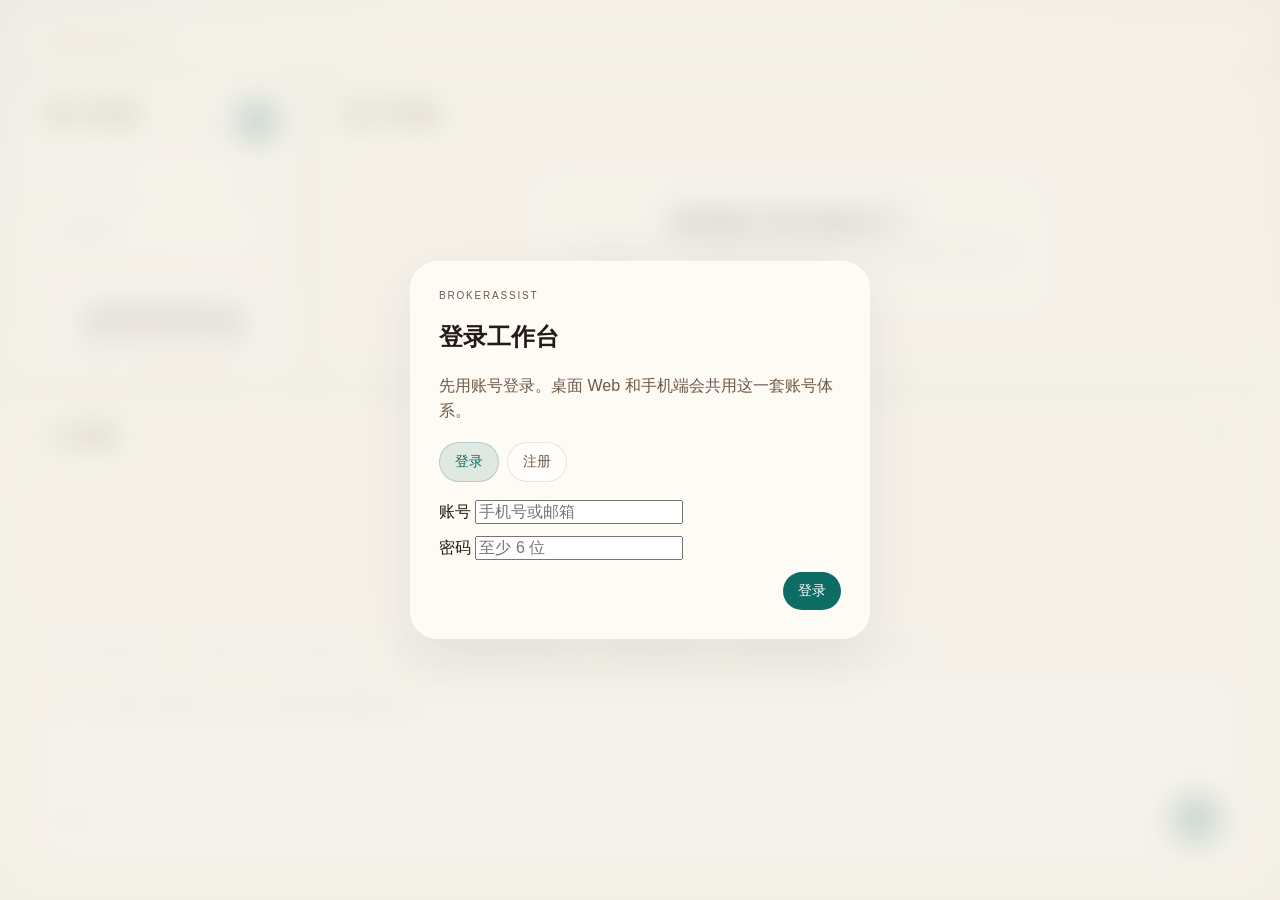
==== web/index.html @ 8df3516f "feat: 完整重构 - 安全加固、AI优化、地址结构化、Prompt抽取 主要改动： - 安全：PyJWT替换自定义JWT、argon2密码哈希、SQL注入修复 - AI重构：提取所有Prompt到" ====
<!doctype html>
<html lang="zh-CN">
  <head>
    <meta charset="UTF-8" />
    <meta name="viewport" content="width=device-width, initial-scale=1.0" />
    <title>BrokerAssist</title>
    <link rel="stylesheet" href="./styles.css" />
  </head>
  <body>
    <div class="app-shell">
      <header class="topbar">
        <div class="topbar-brand">BrokerAssist</div>
        <div class="topbar-actions">
          <div id="auth-status" class="auth-status hidden">
            <div class="auth-identity">
              <strong id="auth-user-name">未登录</strong>
              <span id="auth-user-account" class="muted compact"></span>
            </div>
            <div class="auth-actions">
              <button id="open-settings" type="button" class="icon-button" aria-label="设置">
                <svg viewBox="0 0 24 24" aria-hidden="true">
                  <path d="M19.14 12.94a7.55 7.55 0 0 0 .05-.94a7.55 7.55 0 0 0-.05-.94l2.03-1.58a.5.5 0 0 0 .12-.64l-1.92-3.32a.5.5 0 0 0-.6-.22l-2.39.96a7.13 7.13 0 0 0-1.63-.94l-.36-2.54a.5.5 0 0 0-.49-.42h-3.84a.5.5 0 0 0-.49.42l-.36 2.54c-.58.22-1.12.53-1.63.94l-2.39-.96a.5.5 0 0 0-.6.22L2.71 8.84a.5.5 0 0 0 .12.64l2.03 1.58a7.55 7.55 0 0 0-.05.94c0 .32.02.63.05.94l-2.03 1.58a.5.5 0 0 0-.12.64l1.92 3.32a.5.5 0 0 0 .6.22l2.39-.96c.5.4 1.05.72 1.63.94l.36 2.54a.5.5 0 0 0 .49.42h3.84a.5.5 0 0 0 .49-.42l.36-2.54c.58-.22 1.12-.53 1.63-.94l2.39.96a.5.5 0 0 0 .6-.22l1.92-3.32a.5.5 0 0 0-.12-.64zM12 15.5A3.5 3.5 0 1 1 12 8.5a3.5 3.5 0 0 1 0 7" />
                </svg>
              </button>
              <button id="logout-button" type="button" class="button button-ghost">退出登录</button>
            </div>
          </div>
        </div>
      </header>

      <main class="workspace">
        <aside class="panel sidebar">
          <div class="panel-header">
            <div>
              <h2>客户列表</h2>
            </div>
            <div class="toolbar">
              <button id="refresh-customers" class="icon-button icon-button-soft" type="button" title="刷新客户列表" aria-label="刷新客户列表">
                <svg viewBox="0 0 24 24" aria-hidden="true">
                  <path d="M20 5v5h-5" />
                  <path d="M20 10a8 8 0 1 0 2 5.5" />
                </svg>
              </button>
              <button id="open-create-customer" class="icon-button icon-button-brand" type="button" title="新建客户" aria-label="新建客户">
                <svg viewBox="0 0 24 24" aria-hidden="true">
                  <path d="M12 5v14" />
                  <path d="M5 12h14" />
                </svg>
              </button>
            </div>
          </div>

          <div class="sidebar-controls">
            <label class="search-field search-inline">
              <input id="customer-search" type="search" placeholder="姓名、标签" />
              <span class="search-icon" aria-hidden="true">
                <svg viewBox="0 0 24 24">
                  <path d="M10.5 4a6.5 6.5 0 1 1 0 13a6.5 6.5 0 0 1 0-13m0-2a8.5 8.5 0 1 0 5.33 15.13l4.52 4.52l1.41-1.41l-4.52-4.52A8.5 8.5 0 0 0 10.5 2" />
                </svg>
              </span>
            </label>
            <label class="sort-field sort-inline">
              <select id="customer-sort" aria-label="客户排序">
                <option value="updated_at:desc">最近更新</option>
                <option value="name:asc">姓名 A-Z</option>
                <option value="name:desc">姓名 Z-A</option>
                <option value="created_at:desc">最新创建</option>
                <option value="created_at:asc">最早创建</option>
              </select>
            </label>
          </div>

          <div id="customer-list" class="customer-list"></div>
        </aside>

        <section class="panel main-panel">
          <div class="panel-header">
            <div>
              <h2>客户详情</h2>
            </div>
          </div>

          <div id="detail-empty" class="empty-state">
            <h3>桌面版已经准备好了</h3>
            <p>从左侧选择客户后，这里会展示摘要、跟进建议、记录时间线和客户专属 AI 问答。</p>
          </div>

          <div id="detail-content" class="detail-content hidden">
            <div class="detail-section-nav" aria-label="客户详情导航">
              <button type="button" class="section-nav-chip active" data-section-nav="summary-section">客户画像</button>
              <button type="button" class="section-nav-chip" data-section-nav="advice-section">拜访建议</button>
              <button type="button" class="section-nav-chip" data-section-nav="customer-chat-section">问AI</button>
              <button type="button" class="section-nav-chip" data-section-nav="record-section">拜访记录</button>
            </div>
            <section class="hero-card">
              <div class="hero-top">
                <div class="hero-copy">
                  <div class="hero-avatar" aria-hidden="true">照片</div>
                  <div class="hero-copy-main">
                    <div class="hero-name-row">
                      <h3 id="customer-name"></h3>
                      <button id="open-edit-customer" class="icon-button icon-button-soft icon-button-small" type="button" title="编辑客户资料" aria-label="编辑客户资料">
                        <svg viewBox="0 0 24 24" aria-hidden="true">
                          <path d="M4 20h4l10-10l-4-4L4 16z" />
                          <path d="M13 7l4 4" />
                        </svg>
                      </button>
                    </div>
                    <p id="customer-meta" class="meta-line"></p>
                    <div id="customer-tags" class="tag-row"></div>
                  </div>
                </div>
              </div>
            </section>

            <section id="customer-chat-section" class="content-card">
              <div class="card-head">
                <div>
                  <p class="card-kicker">Customer Copilot</p>
                  <h3>问这个客户</h3>
                </div>
              </div>
              <form id="customer-chat-form" class="stack-form">
                <textarea
                  id="customer-chat-input"
                  rows="3"
                  placeholder="例如：这位客户目前最值得我继续追问的信息是什么？"
                ></textarea>
                <div class="form-actions">
                  <button type="submit" class="button button-secondary">提问</button>
                </div>
              </form>
              <div id="customer-chat-answer" class="prose-block muted hidden"></div>
            </section>

            <section class="grid-two">
              <article id="summary-section" class="content-card">
                <div class="card-head">
                  <div>
                    <p class="card-kicker">AI Summary</p>
                    <h3>客户画像摘要</h3>
                  </div>
                  <div class="record-actions">
                    <button id="generate-summary" class="icon-button icon-button-soft icon-button-small" type="button" title="刷新摘要" aria-label="刷新摘要">
                      <svg viewBox="0 0 24 24" aria-hidden="true">
                        <path d="M20 5v5h-5" />
                        <path d="M20 10a8 8 0 1 0 2 5.5" />
                      </svg>
                    </button>
                    <button id="copy-summary" class="icon-button icon-button-soft icon-button-small" type="button" title="复制客户画像摘要" aria-label="复制客户画像摘要">
                      <svg viewBox="0 0 24 24" aria-hidden="true">
                        <rect x="9" y="9" width="10" height="10" rx="2" ry="2" />
                        <path d="M7 15H6a2 2 0 0 1-2-2V6a2 2 0 0 1 2-2h7a2 2 0 0 1 2 2v1" />
                      </svg>
                    </button>
                    <button id="export-summary" class="icon-button icon-button-soft icon-button-small" type="button" title="分享或导出客户画像摘要" aria-label="分享或导出客户画像摘要">
                      <svg viewBox="0 0 24 24" aria-hidden="true">
                        <path d="M12 16V5" />
                        <path d="M8 9l4-4l4 4" />
                        <path d="M5 19h14" />
                      </svg>
                    </button>
                  </div>
                </div>
                <div id="summary-body" class="prose-block"></div>
              </article>

              <article id="advice-section" class="content-card accent-card">
                <div class="card-head">
                  <div>
                    <p class="card-kicker">Follow-up</p>
                    <h3>拜访建议</h3>
                  </div>
                  <div class="record-actions">
                    <button id="generate-advice" class="icon-button icon-button-soft icon-button-small" type="button" title="刷新拜访建议" aria-label="刷新拜访建议">
                      <svg viewBox="0 0 24 24" aria-hidden="true">
                        <path d="M20 5v5h-5" />
                        <path d="M20 10a8 8 0 1 0 2 5.5" />
                      </svg>
                    </button>
                    <button id="copy-advice" class="icon-button icon-button-soft icon-button-small" type="button" title="复制拜访建议" aria-label="复制拜访建议">
                      <svg viewBox="0 0 24 24" aria-hidden="true">
                        <rect x="9" y="9" width="10" height="10" rx="2" ry="2" />
                        <path d="M7 15H6a2 2 0 0 1-2-2V6a2 2 0 0 1 2-2h7a2 2 0 0 1 2 2v1" />
                      </svg>
                    </button>
                    <button id="export-advice" class="icon-button icon-button-soft icon-button-small" type="button" title="分享或导出拜访建议" aria-label="分享或导出拜访建议">
                      <svg viewBox="0 0 24 24" aria-hidden="true">
                        <path d="M12 16V5" />
                        <path d="M8 9l4-4l4 4" />
                        <path d="M5 19h14" />
                      </svg>
                    </button>
                  </div>
                </div>
                <p id="advice-updated-at" class="meta-line muted"></p>
                <div id="advice-body" class="prose-block muted">
                  点击“生成拜访建议”后，这里会显示结构化建议。
                </div>
              </article>
            </section>

            <section id="record-section" class="content-card">
              <div class="card-head">
                <div>
                  <p class="card-kicker">Timeline</p>
                  <h3>沟通记录</h3>
                </div>
                <button id="open-add-record" class="icon-button icon-button-accent icon-button-small" type="button" title="添加拜访记录" aria-label="添加拜访记录">
                  <svg viewBox="0 0 24 24" aria-hidden="true">
                    <path d="M12 5v14" />
                    <path d="M5 12h14" />
                  </svg>
                </button>
              </div>
              <div id="record-list" class="record-list"></div>
            </section>

            <button id="delete-customer" class="button button-danger customer-delete-button">删除客户</button>
          </div>
        </section>

        <aside class="panel side-panel">
          <div class="panel-header">
            <div>
              <h2>AI问答</h2>
            </div>
            <button id="clear-global-chat" class="icon-button icon-button-soft" type="button" title="清空对话" aria-label="清空对话">
              <svg viewBox="0 0 24 24" aria-hidden="true">
                <path d="M4 7h16" />
                <path d="M9 7V5h6v2" />
                <path d="M7 7l1 12h8l1-12" />
                <path d="M10 11v5" />
                <path d="M14 11v5" />
              </svg>
            </button>
          </div>

          <div id="global-chat-log" class="chat-log"></div>

          <div id="global-suggestions" class="suggestions suggestions-bottom">
            <button class="suggestion-chip" data-question="请列出当前所有客户。">请列出当前所有客户。</button>
            <button class="suggestion-chip" data-question="哪些客户已经两个月没有联系了？">哪些客户已经两个月没有联系了？</button>
            <button class="suggestion-chip" data-question="请推荐当前优先级最高的三位客户。">请推荐当前优先级最高的三位客户。</button>
            <button class="suggestion-chip" data-question="海淀区有哪些客户？">海淀区有哪些客户？</button>
            <button class="suggestion-chip" data-question="请帮我找出最近最值得约见的三位客户。">请帮我找出最近最值得约见的三位客户。</button>
          </div>

          <form id="global-chat-form" class="stack-form docked-form ai-composer">
            <div id="global-chat-attachments" class="composer-attachments hidden"></div>
            <textarea
              id="global-chat-input"
              rows="4"
              placeholder="问一个跨客户的问题，例如：海淀附近有哪些客户？"
            ></textarea>
            <div class="composer-toolbar">
              <div class="composer-left">
                <input id="global-chat-files" class="hidden-file-input" type="file" accept="image/*" />
                <button id="global-chat-file-trigger" type="button" class="composer-plus" aria-label="上传文件" title="上传文件">
                  <svg viewBox="0 0 24 24" aria-hidden="true">
                    <path d="M12 5v14" />
                    <path d="M5 12h14" />
                  </svg>
                </button>
              </div>
              <button type="submit" class="send-fab composer-send" aria-label="发送">
                <svg viewBox="0 0 24 24" aria-hidden="true">
                  <path d="M12 5l6 6h-4v8h-4v-8H6z"></path>
                </svg>
              </button>
            </div>
          </form>
        </aside>
      </main>
    </div>

    <section id="auth-screen" class="auth-screen hidden">
      <div class="auth-card">
        <div>
          <p class="eyebrow">BrokerAssist</p>
          <h2 id="auth-title">登录工作台</h2>
          <p class="muted auth-copy">先用账号登录。桌面 Web 和手机端会共用这一套账号体系。</p>
        </div>

        <div class="auth-switch">
          <button id="show-login" type="button" class="button button-ghost active">登录</button>
          <button id="show-register" type="button" class="button button-ghost">注册</button>
        </div>

        <form id="login-form" class="stack-form">
          <label>
            <span>账号</span>
            <input id="login-account" name="account" type="text" placeholder="手机号或邮箱" required />
          </label>
          <label>
            <span>密码</span>
            <input id="login-password" name="password" type="password" placeholder="至少 6 位" required />
          </label>
          <div class="form-actions">
            <button id="login-submit" type="submit" class="button button-primary">登录</button>
          </div>
        </form>

        <form id="register-form" class="stack-form hidden">
          <label>
            <span>昵称</span>
            <input id="register-name" name="name" type="text" placeholder="可选" />
          </label>
          <label>
            <span>账号</span>
            <input id="register-account" name="account" type="text" placeholder="手机号或邮箱" required />
          </label>
          <label>
            <span>密码</span>
            <input id="register-password" name="password" type="password" placeholder="至少 6 位" required />
          </label>
          <div class="form-actions">
            <button id="register-submit" type="submit" class="button button-primary">创建账号并登录</button>
          </div>
        </form>
      </div>
    </section>

    <dialog id="settings-dialog" class="dialog">
      <form id="api-config-form" class="dialog-form settings-form" method="dialog">
        <div class="dialog-head">
          <div>
            <p class="panel-kicker">Settings</p>
            <h3>设置</h3>
          </div>
          <button id="close-settings" type="button" class="button button-ghost">关闭</button>
        </div>

        <label>
          <span>API Base URL</span>
          <input
            id="api-base-url"
            type="text"
            placeholder="http://127.0.0.1:8001/api/v1"
          />
        </label>

        <div class="form-actions">
          <button type="submit" class="button button-primary">保存</button>
        </div>
      </form>
    </dialog>

    <dialog id="create-customer-dialog" class="dialog">
      <form id="create-customer-form" class="dialog-form" method="dialog">
        <div class="dialog-head">
          <div>
            <p class="panel-kicker">New Customer</p>
            <h3>新建客户</h3>
          </div>
          <button id="close-create-customer" type="button" class="button button-ghost">关闭</button>
        </div>

        <label>
          <span>姓名</span>
          <input id="create-name" name="name" type="text" required />
        </label>
        <label>
          <span>电话</span>
          <input id="create-phone" name="phone" type="text" />
        </label>
        <label>
          <span>性别</span>
          <select id="create-gender" name="gender">
            <option value="">未选择</option>
            <option value="男">男</option>
            <option value="女">女</option>
          </select>
        </label>
        <label>
          <span>地址</span>
          <input id="create-location" name="location" type="text" placeholder="如：西二旗、回龙观、望京SOHO" />
          <small class="field-hint">填写客户常用的地址或地点，系统将自动识别所属区域。</small>
        </label>
        <label>
          <span>标签</span>
          <input
            id="create-tags"
            name="tags"
            type="text"
            placeholder="支持用中文或英文逗号分隔，例如：高净值，重疾险"
          />
          <small class="field-hint">可用中文逗号“，”或英文逗号“,”输入多个标签。</small>
        </label>

        <div class="form-actions">
          <button type="submit" class="button button-primary">创建客户</button>
        </div>
      </form>
    </dialog>

    <dialog id="add-record-dialog" class="dialog">
      <form id="add-record-form" class="dialog-form" method="dialog">
        <div class="dialog-head">
          <div>
            <p class="panel-kicker">Visit Record</p>
            <h3 id="record-dialog-title">添加拜访记录</h3>
          </div>
          <button id="close-add-record" type="button" class="button button-ghost">关闭</button>
        </div>

        <label>
          <span>记录内容</span>
          <textarea
            id="add-record-content"
            name="content"
            rows="8"
            placeholder="输入这次拜访的核心内容、需求、顾虑、下一步动作等。"
            required
          ></textarea>
        </label>

        <label>
          <span>地点线索</span>
          <input
            id="add-record-location"
            name="location_raw"
            type="text"
            placeholder="例如：凯晨大厦、金融街、国贸附近咖啡厅、西二旗"
          />
          <small class="field-hint">可选。记录这次拜访最常用的位置线索，系统会在后台尝试归一化。</small>
        </label>

        <div class="image-upload-block">
          <div id="existing-record-images-wrap" class="existing-record-images-wrap hidden">
            <div class="upload-row">
              <span>已有图片</span>
            </div>
            <div id="existing-record-images" class="image-preview-list"></div>
          </div>
          <div id="record-dropzone" class="record-dropzone">
            <div class="upload-row">
              <span>图片</span>
              <button id="add-record-image-trigger" type="button" class="image-add-button" aria-label="添加图片">+</button>
            </div>
            <p class="dropzone-copy">点击 `+` 选择图片，或直接把图片拖到这里。</p>
          </div>
          <input id="add-record-images" name="images" type="file" accept="image/*" multiple class="hidden-file-input" />
          <small class="field-hint">可上传一张或多张图片，保存后会在客户详情页显示缩略图。</small>
          <div id="add-record-image-preview" class="image-preview-list"></div>
        </div>

        <div class="form-actions">
          <button id="record-submit-button" type="submit" class="button button-primary">保存记录</button>
        </div>
      </form>
    </dialog>

    <dialog id="edit-customer-dialog" class="dialog">
      <form id="edit-customer-form" class="dialog-form" method="dialog">
        <div class="dialog-head">
          <div>
            <p class="panel-kicker">Customer Profile</p>
            <h3>编辑客户信息</h3>
          </div>
          <button id="close-edit-customer" type="button" class="button button-ghost">关闭</button>
        </div>

        <label>
          <span>姓名</span>
          <input id="edit-customer-name" name="name" type="text" required />
        </label>
        <label>
          <span>电话</span>
          <input id="edit-customer-phone" name="phone" type="text" />
        </label>
        <label>
          <span>性别</span>
          <select id="edit-customer-gender" name="gender">
            <option value="">未选择</option>
            <option value="男">男</option>
            <option value="女">女</option>
          </select>
        </label>
        <label>
          <span>地址</span>
          <input id="edit-customer-location" name="location" type="text" />
        </label>
        <label>
          <span>标签</span>
          <input id="edit-customer-tags" name="tags" type="text" placeholder="支持中文或英文逗号分隔" />
          <small class="field-hint">可用中文逗号“，”或英文逗号“,”输入多个标签。</small>
        </label>

        <div class="form-actions">
          <button id="edit-customer-submit" type="submit" class="button button-primary">保存客户信息</button>
        </div>
      </form>
    </dialog>

    <dialog id="image-preview-dialog" class="dialog image-preview-dialog">
      <div class="image-preview-shell">
        <button id="close-image-preview" type="button" class="button button-ghost image-preview-close">关闭</button>
        <img id="image-preview-target" alt="图片预览" />
      </div>
    </dialog>

    <div id="toast" class="toast hidden"></div>

    <script type="module" src="./app.js"></script>
  </body>
</html>
---- web/styles.css ----
:root {
  --bg: #f3efe7;
  --panel: rgba(255, 251, 245, 0.86);
  --panel-strong: #fffdf8;
  --line: rgba(99, 78, 52, 0.14);
  --text: #241b14;
  --muted: #6d5a48;
  --brand: #0d6c63;
  --brand-soft: #d7efe8;
  --accent: #bf5d36;
  --accent-soft: #f6e2d6;
  --gold: #a67c1f;
  --shadow: 0 20px 60px rgba(56, 39, 24, 0.08);
  --radius-xl: 28px;
  --radius-lg: 20px;
  --radius-md: 14px;
  --font-sans: "Avenir Next", "PingFang SC", "Hiragino Sans GB", "Microsoft YaHei", sans-serif;
  --font-display: "Iowan Old Style", "Times New Roman", "Songti SC", serif;
}

* {
  box-sizing: border-box;
}

html,
body {
  margin: 0;
  min-height: 100%;
  background:
    radial-gradient(circle at top left, rgba(13, 108, 99, 0.16), transparent 28%),
    radial-gradient(circle at top right, rgba(191, 93, 54, 0.14), transparent 24%),
    linear-gradient(180deg, #f8f3eb 0%, var(--bg) 100%);
  color: var(--text);
  font-family: var(--font-sans);
}

body {
  padding: 22px;
}

.hidden {
  display: none !important;
}

button,
input,
select,
textarea {
  font: inherit;
}

.app-shell {
  height: calc(100vh - 44px);
  display: grid;
  grid-template-rows: auto 1fr;
  gap: 12px;
}

.topbar,
.panel,
.dialog-form {
  backdrop-filter: blur(18px);
  background: var(--panel);
  border: 1px solid rgba(255, 255, 255, 0.55);
  box-shadow: var(--shadow);
}

.topbar {
  border-radius: var(--radius-xl);
  padding: 12px 18px;
  display: flex;
  justify-content: space-between;
  align-items: center;
  gap: 16px;
}

.topbar h1,
.panel-header h2,
.card-head h3,
.dialog-head h3,
#customer-name,
.empty-state h3 {
  margin: 0;
  font-family: var(--font-display);
  letter-spacing: -0.02em;
}

.topbar-actions {
  display: flex;
  align-items: center;
  gap: 14px;
  flex-wrap: wrap;
  justify-content: flex-end;
  min-width: 0;
}

.topbar-brand {
  font-size: 14px;
  font-weight: 600;
  letter-spacing: 0.14em;
  text-transform: uppercase;
  color: var(--muted);
  white-space: nowrap;
}

.auth-status {
  min-width: 260px;
  max-width: 100%;
  display: flex;
  align-items: center;
  justify-content: space-between;
  gap: 12px;
  padding: 4px 0;
}

.compact {
  font-size: 11px;
}

.auth-identity {
  display: flex;
  align-items: baseline;
  gap: 10px;
  min-width: 0;
  flex-wrap: nowrap;
}

.auth-identity strong,
.auth-identity span {
  white-space: nowrap;
}

.eyebrow,
.panel-kicker,
.card-kicker {
  margin: 0 0 6px;
  text-transform: uppercase;
  letter-spacing: 0.18em;
  font-size: 10px;
  color: var(--muted);
}

.api-config {
  display: flex;
  align-items: end;
  gap: 10px;
  flex-wrap: nowrap;
  min-width: 0;
}

.settings-form {
  width: min(420px, calc(100vw - 32px));
}

.auth-actions {
  display: flex;
  align-items: center;
  gap: 10px;
}

.icon-button {
  width: auto;
  height: auto;
  min-width: 28px;
  min-height: 28px;
  display: inline-flex;
  align-items: center;
  justify-content: center;
  padding: 0;
  border: none;
  border-radius: 0;
  background: transparent;
  color: var(--muted);
  cursor: pointer;
}

.icon-button svg {
  width: 20px;
  height: 20px;
  fill: none;
  stroke: currentColor;
  stroke-width: 1.8;
  stroke-linecap: round;
  stroke-linejoin: round;
}

.icon-button-soft {
  background: transparent;
}

.icon-button-accent {
  color: var(--accent);
  background: transparent;
}

.icon-button-brand {
  width: 44px;
  height: 44px;
  padding: 0;
  border-radius: 999px;
  background: var(--brand);
  color: white;
}

.icon-button-small {
  min-width: 24px;
  min-height: 24px;
}

.icon-button-small svg {
  width: 18px;
  height: 18px;
}

.api-config label,
.search-field,
.sort-field,
.dialog-form label {
  display: grid;
  gap: 8px;
  color: var(--muted);
  font-size: 12px;
}

.field-hint {
  color: var(--muted);
  font-size: 11px;
  line-height: 1.5;
}

.image-upload-block {
  display: grid;
  gap: 10px;
}

.record-dropzone {
  display: grid;
  gap: 10px;
  padding: 14px;
  border-radius: 16px;
  border: 1px dashed rgba(13, 108, 99, 0.24);
  background: rgba(13, 108, 99, 0.05);
  transition: background 160ms ease, border-color 160ms ease, transform 160ms ease;
}

.record-dropzone.dragging {
  background: rgba(13, 108, 99, 0.12);
  border-color: rgba(13, 108, 99, 0.46);
  transform: translateY(-1px);
}

.upload-row {
  display: flex;
  justify-content: space-between;
  align-items: center;
  color: var(--muted);
  font-size: 12px;
}

.dropzone-copy {
  margin: 0;
  color: var(--muted);
  font-size: 11px;
  line-height: 1.6;
}

.image-add-button {
  width: 36px;
  height: 36px;
  border-radius: 999px;
  border: 1px solid rgba(13, 108, 99, 0.18);
  background: rgba(13, 108, 99, 0.1);
  color: var(--brand);
  font-size: 24px;
  line-height: 1;
  cursor: pointer;
}

.hidden-file-input {
  display: none;
}

.image-preview-list,
.record-image-list {
  display: flex;
  flex-wrap: wrap;
  gap: 10px;
}

.record-image-list {
  flex-direction: column;
  gap: 14px;
}

.record-image-card {
  width: 100%;
  max-width: 100%;
  display: grid;
  grid-template-columns: 88px minmax(0, 1fr);
  gap: 12px;
  align-items: start;
}

.image-preview-item,
.record-image-link {
  width: 88px;
  height: 88px;
  border-radius: 14px;
  overflow: hidden;
  border: 1px solid var(--line);
  background: rgba(255, 255, 255, 0.74);
}

.image-preview-item img,
.record-image-link img {
  width: 100%;
  height: 100%;
  object-fit: cover;
  display: block;
}

.image-preview-item {
  position: relative;
}

.record-image-link {
  display: inline-block;
}

.record-image-button {
  width: 88px;
  height: 88px;
  padding: 0;
  border: 1px solid var(--line);
  border-radius: 14px;
  overflow: hidden;
  background: rgba(255, 255, 255, 0.74);
}

.record-image-analyze {
  padding: 6px 10px;
  font-size: 10px;
  white-space: nowrap;
}

.record-image-analysis {
  padding: 8px 10px;
  border: 1px solid rgba(13, 108, 99, 0.1);
  border-radius: 12px;
  background: rgba(13, 108, 99, 0.06);
  color: var(--muted);
  font-size: 11px;
  line-height: 1.6;
  min-width: 0;
  max-width: 100%;
}

.record-image-button img {
  width: 100%;
  height: 100%;
  object-fit: cover;
  display: block;
}

.record-image-content {
  min-width: 0;
  display: grid;
  gap: 8px;
}

.record-image-actions {
  display: flex;
  align-items: flex-start;
  justify-content: space-between;
  gap: 10px;
  min-width: 0;
}

.record-image-modes {
  min-width: 0;
  flex: 1 1 auto;
  display: flex;
  flex-wrap: wrap;
  gap: 8px 10px;
}

.record-image-mode {
  display: inline-flex;
  align-items: center;
  gap: 6px;
  color: var(--muted);
  font-size: 11px;
  line-height: 1.4;
  white-space: nowrap;
}

.record-image-mode input {
  margin: 0;
}

.record-image-analysis-label {
  margin-bottom: 4px;
  color: var(--brand);
  font-size: 10px;
  letter-spacing: 0.08em;
  text-transform: uppercase;
}

.record-image-analysis-body {
  overflow-wrap: anywhere;
}

.record-image-analysis-body p {
  margin: 0 0 10px;
}

.record-image-analysis-body p:last-child {
  margin-bottom: 0;
}

.rich-table-wrap {
  max-width: 100%;
  overflow-x: auto;
  overflow-y: hidden;
  margin: 6px 0;
  border-radius: 10px;
  border: 1px solid rgba(13, 108, 99, 0.1);
  background: rgba(255, 255, 255, 0.7);
  -webkit-overflow-scrolling: touch;
}

.rich-table {
  width: max-content;
  min-width: 100%;
  border-collapse: collapse;
  table-layout: auto;
}

.rich-table th,
.rich-table td {
  padding: 8px 10px;
  text-align: left;
  vertical-align: top;
  border-bottom: 1px solid rgba(13, 108, 99, 0.08);
  color: var(--muted);
  font-size: 11px;
  line-height: 1.5;
  white-space: nowrap;
}

.rich-table th {
  color: var(--text);
  background: rgba(13, 108, 99, 0.06);
  font-weight: 600;
}

.rich-table tr:last-child td {
  border-bottom: none;
}

.api-config input,
.search-field input,
.sort-field select,
.dialog-form input,
textarea {
  width: 100%;
  border: 1px solid var(--line);
  background: rgba(255, 255, 255, 0.72);
  border-radius: 12px;
  padding: 12px 14px;
  color: var(--text);
  outline: none;
}

.api-config input {
  min-width: 320px;
  max-width: 100%;
}

.workspace {
  min-height: 0;
  height: 100%;
  display: grid;
  grid-template-columns: 352px minmax(620px, 1fr) 390px;
  gap: 18px;
  overflow: hidden;
}

.auth-screen {
  position: fixed;
  inset: 0;
  z-index: 40;
  display: grid;
  place-items: center;
  padding: 24px;
  background: rgba(243, 239, 231, 0.82);
  backdrop-filter: blur(14px);
}

.auth-card {
  width: min(460px, 100%);
  display: grid;
  gap: 18px;
  padding: 28px;
  border-radius: 28px;
  border: 1px solid rgba(255, 255, 255, 0.72);
  background: rgba(255, 251, 245, 0.95);
  box-shadow: var(--shadow);
}

.auth-copy {
  margin: 8px 0 0;
  line-height: 1.6;
}

.auth-switch {
  display: flex;
  gap: 8px;
}

.auth-switch .button.active {
  background: rgba(13, 108, 99, 0.12);
  border-color: rgba(13, 108, 99, 0.22);
  color: var(--brand);
}

.panel {
  border-radius: var(--radius-xl);
  padding: 22px;
  min-height: 0;
  height: 100%;
  overflow: hidden;
  display: flex;
  flex-direction: column;
}

.panel-header,
.card-head,
.dialog-head,
.toolbar,
.form-actions,
.hero-card,
.tag-row,
.sidebar-controls,
.suggestions {
  display: flex;
  gap: 12px;
}

.panel-header,
.card-head,
.dialog-head,
.hero-card {
  justify-content: space-between;
  align-items: start;
  min-width: 0;
}

.toolbar {
  flex-wrap: wrap;
  justify-content: end;
  min-width: 0;
  gap: 14px;
}

.sidebar-controls {
  margin: 14px 0 18px;
  flex-direction: column;
}

.search-inline {
  position: relative;
}

.search-inline input {
  padding-right: 42px;
}

.search-icon {
  position: absolute;
  right: 14px;
  top: 50%;
  transform: translateY(-50%);
  display: inline-flex;
  align-items: center;
  justify-content: center;
  width: 18px;
  height: 18px;
  color: var(--muted);
  pointer-events: none;
}

.search-icon svg {
  width: 18px;
  height: 18px;
  fill: currentColor;
}

.customer-list,
.record-list,
.chat-log {
  min-height: 0;
  overflow: auto;
  display: flex;
  flex-direction: column;
  gap: 10px;
}

.customer-list {
  padding-top: 2px;
}

.customer-item,
.record-item,
.chat-message,
.content-card,
.hero-card,
.empty-state {
  border: 1px solid var(--line);
  background: rgba(255, 255, 255, 0.58);
  border-radius: var(--radius-lg);
}

.customer-item {
  padding: 16px;
  cursor: pointer;
  transition: transform 160ms ease, border-color 160ms ease, background 160ms ease;
}

.customer-item:hover,
.customer-item.active {
  transform: translateY(-1px);
  border-color: rgba(13, 108, 99, 0.4);
  background: rgba(255, 255, 255, 0.9);
}

.customer-item h3,
.record-item h4 {
  margin: 0 0 6px;
  font-size: 15px;
}

.customer-item p,
.record-item p,
.meta-line,
.empty-state p,
.prose-block,
.chat-message p {
  margin: 0;
  color: var(--muted);
  white-space: pre-wrap;
  line-height: 1.65;
  font-size: 13px;
}

.detail-content {
  display: flex;
  flex-direction: column;
  gap: 18px;
  min-height: 0;
  overflow: auto;
}

.detail-section-nav {
  display: flex;
  flex-wrap: wrap;
  justify-content: flex-end;
  gap: 8px;
  margin-top: 4px;
  padding-right: 2px;
}

.hero-card {
  margin-top: 8px;
  padding: 24px;
  display: grid;
  gap: 16px;
  background:
    linear-gradient(135deg, rgba(13, 108, 99, 0.12), rgba(255, 255, 255, 0.72)),
    rgba(255, 255, 255, 0.72);
}

.hero-top {
  display: flex;
  justify-content: space-between;
  align-items: flex-start;
  gap: 20px;
}

.hero-copy {
  display: flex;
  align-items: flex-start;
  gap: 24px;
  min-width: 0;
  flex: 1 1 auto;
}

.hero-copy-main {
  min-width: 0;
  display: flex;
  flex-direction: column;
  gap: 12px;
}

.hero-name-row {
  display: flex;
  align-items: center;
  gap: 10px;
  min-width: 0;
}

.hero-avatar {
  width: 104px;
  height: 132px;
  flex: 0 0 104px;
  border-radius: 22px;
  border: 1px dashed rgba(99, 78, 52, 0.24);
  background: rgba(255, 255, 255, 0.5);
  color: var(--muted);
  font-size: 13px;
  display: flex;
  align-items: center;
  justify-content: center;
}

.hero-copy h3 {
  margin-top: 0;
  font-size: 28px;
  word-break: break-word;
}

.grid-two {
  display: grid;
  grid-template-columns: 1fr;
  gap: 18px;
}

.content-card {
  padding: 20px;
}

.accent-card {
  background:
    linear-gradient(180deg, rgba(246, 226, 214, 0.66), rgba(255, 255, 255, 0.75)),
    rgba(255, 255, 255, 0.75);
}

.customer-delete-button {
  align-self: flex-start;
  margin-top: -2px;
}

.tag-row {
  flex-wrap: wrap;
  gap: 8px;
  margin-top: 2px;
}

.section-nav-chip {
  border: 1px solid rgba(109, 90, 72, 0.12);
  border-radius: 12px;
  padding: 8px 12px;
  background: rgba(255, 255, 255, 0.9);
  color: var(--muted);
  font-size: 11px;
  font-weight: 600;
  letter-spacing: 0.02em;
  cursor: pointer;
}

.section-nav-chip.active {
  background: rgba(36, 27, 20, 0.9);
  color: white;
  border-color: rgba(36, 27, 20, 0.9);
}

.tag,
.status-pill,
.suggestion-chip {
  border-radius: 999px;
  padding: 6px 10px;
  font-size: 11px;
  border: 1px solid transparent;
}

.tag {
  background: var(--brand-soft);
  color: var(--brand);
}

.status-pill {
  background: rgba(166, 124, 31, 0.12);
  color: var(--gold);
  border-color: rgba(166, 124, 31, 0.16);
}

.status-pill.ready {
  background: rgba(13, 108, 99, 0.12);
  color: var(--brand);
}

.status-pill.failed {
  background: rgba(191, 93, 54, 0.14);
  color: var(--accent);
}

.prose-block {
  white-space: pre-wrap;
  font-size: 13px;
}

.prose-block strong {
  color: var(--text);
}

.muted {
  color: var(--muted);
}

.record-item {
  padding: 18px;
}

.record-item .record-image-list {
  margin-top: 14px;
}

@media (max-width: 720px) {
  .record-image-card {
    grid-template-columns: 1fr;
  }

  .record-image-actions {
    align-items: flex-start;
    flex-direction: column;
  }
}

.record-head {
  display: flex;
  justify-content: space-between;
  align-items: start;
  gap: 12px;
  flex-wrap: wrap;
}

.record-body {
  margin-top: 12px;
}

.record-body p {
  white-space: pre-wrap;
}

.record-body.collapsed p {
  display: -webkit-box;
  -webkit-line-clamp: 4;
  -webkit-box-orient: vertical;
  overflow: hidden;
}

.record-more {
  margin-top: 10px;
  padding: 0;
  border: 0;
  background: transparent;
  color: var(--brand);
  cursor: pointer;
}

.record-actions {
  display: flex;
  gap: 8px;
  flex-wrap: wrap;
}

.button-small {
  padding: 7px 12px;
  font-size: 11px;
}

.button-outline-danger {
  background: rgba(191, 93, 54, 0.08);
  color: var(--accent);
  border: 1px solid rgba(191, 93, 54, 0.18);
}

.existing-record-images-wrap {
  display: grid;
  gap: 10px;
}

.existing-image-item {
  position: relative;
}

.image-remove-chip {
  position: absolute;
  right: 6px;
  top: 6px;
  width: 22px;
  height: 22px;
  border-radius: 999px;
  border: 0;
  background: rgba(36, 27, 20, 0.78);
  color: white;
  cursor: pointer;
  line-height: 1;
}

.selected-image-chip {
  background: rgba(13, 108, 99, 0.78);
}

.record-item time,
.customer-item small {
  color: var(--muted);
  display: block;
  margin-top: 8px;
  font-size: 11px;
}

.record-image-meta {
  color: rgba(109, 90, 72, 0.7);
  font-size: 10px;
  margin-top: 4px;
}

.side-panel {
  gap: 16px;
  min-height: 0;
}

.suggestions {
  flex-wrap: wrap;
}

.suggestions-bottom {
  margin-top: 12px;
}

.suggestion-chip {
  background: rgba(255, 255, 255, 0.72);
  color: var(--brand);
  border-color: rgba(13, 108, 99, 0.16);
  cursor: pointer;
}

.chat-log {
  flex: 1;
  min-height: 0;
  overflow: auto;
  padding-right: 4px;
}

.chat-message {
  padding: 16px;
}

.chat-message.user {
  background: rgba(13, 108, 99, 0.12);
  border-color: rgba(13, 108, 99, 0.18);
}

.chat-message.assistant {
  background: rgba(255, 255, 255, 0.76);
}

.chat-message header {
  display: flex;
  justify-content: space-between;
  align-items: center;
  margin-bottom: 10px;
  color: var(--muted);
  font-size: 11px;
}

.chat-message-body {
  min-width: 0;
}

.chat-message-actions {
  margin-top: 10px;
  display: flex;
  justify-content: flex-end;
  gap: 8px;
}

.customer-link {
  color: var(--brand);
  text-decoration: none;
  border-bottom: 1px solid rgba(13, 108, 99, 0.24);
}

.customer-link:hover {
  border-color: rgba(13, 108, 99, 0.48);
}

.stack-form {
  display: grid;
  gap: 12px;
  min-width: 0;
}

.docked-form {
  margin-top: auto;
}

.ai-composer {
  gap: 10px;
  padding: 14px 14px 12px;
  border: 1px solid var(--line);
  border-radius: 24px;
  background: rgba(255, 255, 255, 0.76);
}

.ai-composer textarea {
  min-height: 88px;
  padding: 0;
  border: 0;
  background: transparent;
  border-radius: 0;
  resize: none;
}

.ai-composer textarea:focus {
  outline: none;
}

.composer-attachments {
  display: flex;
  flex-wrap: wrap;
  gap: 8px;
}

.composer-chip {
  display: inline-flex;
  align-items: center;
  gap: 8px;
  max-width: 100%;
  padding: 7px 12px;
  border: 1px solid var(--line);
  border-radius: 999px;
  background: rgba(255, 255, 255, 0.84);
  color: var(--text);
  font-size: 12px;
}

.composer-chip-name {
  max-width: 220px;
  overflow: hidden;
  text-overflow: ellipsis;
  white-space: nowrap;
}

.composer-chip-remove {
  width: 18px;
  height: 18px;
  border: 0;
  border-radius: 999px;
  background: rgba(36, 27, 20, 0.08);
  color: var(--muted);
  display: inline-flex;
  align-items: center;
  justify-content: center;
  cursor: pointer;
  padding: 0;
  line-height: 1;
}

.composer-toolbar {
  display: flex;
  align-items: center;
  justify-content: space-between;
  gap: 12px;
}

.composer-left {
  display: flex;
  align-items: center;
  gap: 10px;
}

.composer-plus {
  width: 34px;
  height: 34px;
  border: 0;
  border-radius: 999px;
  background: transparent;
  color: var(--muted);
  display: inline-flex;
  align-items: center;
  justify-content: center;
  cursor: pointer;
}

.composer-plus svg {
  width: 22px;
  height: 22px;
  fill: none;
  stroke: currentColor;
  stroke-width: 1.8;
  stroke-linecap: round;
  stroke-linejoin: round;
}

.form-actions {
  justify-content: end;
}

.button {
  border: 0;
  border-radius: 999px;
  padding: 10px 15px;
  font-size: 14px;
  cursor: pointer;
  transition: transform 160ms ease, opacity 160ms ease;
}

.button:hover {
  transform: translateY(-1px);
}

.button:disabled,
.send-fab:disabled,
.image-add-button:disabled {
  opacity: 0.58;
  cursor: not-allowed;
  transform: none;
}

.button-primary {
  background: var(--brand);
  color: white;
}

.send-fab {
  width: 48px;
  height: 48px;
  border: 0;
  border-radius: 999px;
  background: var(--brand);
  display: inline-flex;
  align-items: center;
  justify-content: center;
  cursor: pointer;
  box-shadow: 0 12px 24px rgba(13, 108, 99, 0.24);
  transition: transform 160ms ease, box-shadow 160ms ease, opacity 160ms ease;
}

.composer-send {
  flex: 0 0 auto;
}

.send-fab:hover {
  transform: translateY(-1px);
  box-shadow: 0 16px 28px rgba(13, 108, 99, 0.3);
}

.send-fab svg {
  width: 20px;
  height: 20px;
  fill: white;
}

.button-secondary {
  background: var(--accent-soft);
  color: var(--accent);
}

.button-ghost {
  background: rgba(255, 255, 255, 0.64);
  color: var(--muted);
  border: 1px solid var(--line);
}

.button-danger {
  background: var(--accent);
  color: white;
}

.empty-state {
  margin: auto;
  max-width: 520px;
  padding: 30px;
  text-align: center;
}

.empty-state h3 {
  font-size: 28px;
}

.hidden {
  display: none !important;
}

.dialog {
  border: 0;
  padding: 0;
  background: transparent;
}

.dialog::backdrop {
  background: rgba(31, 22, 17, 0.35);
  backdrop-filter: blur(3px);
}

.dialog-form {
  width: min(460px, calc(100vw - 32px));
  max-height: calc(100vh - 32px);
  border-radius: 26px;
  padding: 22px;
  display: grid;
  gap: 14px;
  overflow: auto;
}

.image-preview-dialog {
  width: min(92vw, 1180px);
  max-width: none;
}

.image-preview-shell {
  position: relative;
  display: grid;
  gap: 14px;
  padding: 16px;
  border-radius: 28px;
  backdrop-filter: blur(18px);
  background: rgba(255, 251, 245, 0.92);
  box-shadow: var(--shadow);
}

.image-preview-close {
  justify-self: end;
}

.image-preview-shell img {
  max-width: min(88vw, 1120px);
  max-height: calc(88vh - 96px);
  border-radius: 20px;
  object-fit: contain;
  background: rgba(255, 255, 255, 0.88);
}

.toast {
  position: fixed;
  right: 24px;
  bottom: 24px;
  min-width: 240px;
  max-width: 420px;
  padding: 14px 16px;
  border-radius: 14px;
  background: rgba(36, 27, 20, 0.92);
  color: white;
  box-shadow: var(--shadow);
}

@media (max-width: 1520px) {
  .topbar {
    align-items: center;
  }

  .topbar-actions {
    width: auto;
  }

  .panel-header {
    flex-wrap: wrap;
  }

  .panel-header > :first-child,
  .card-head > :first-child,
  .hero-copy,
  .hero-stats {
    min-width: 0;
  }
}

@media (max-width: 1360px) {
  .workspace {
    grid-template-columns: 280px minmax(520px, 1fr);
  }

  .side-panel {
    grid-column: 1 / -1;
    min-height: 480px;
  }

  .grid-two {
    grid-template-columns: 1fr;
  }

  .hero-card {
    flex-wrap: wrap;
  }

  .hero-top {
    flex-direction: column;
  }
}

@media (max-width: 980px) {
  body {
    padding: 14px;
  }

  .topbar,
  .workspace {
    display: flex;
    flex-direction: column;
  }

  .topbar {
    align-items: stretch;
  }

  .topbar-actions,
  .auth-status {
    width: 100%;
  }

  .auth-status {
    min-width: 0;
    flex: 1 1 auto;
    flex-wrap: wrap;
  }

  .api-config input {
    min-width: 0;
  }

  .panel-header,
  .card-head,
  .hero-top,
  .record-head {
    flex-direction: column;
  }

  .hero-copy {
    width: 100%;
  }

  .toolbar,
  .form-actions {
    justify-content: flex-start;
  }

  .button,
  .button-small {
    white-space: normal;
  }
}
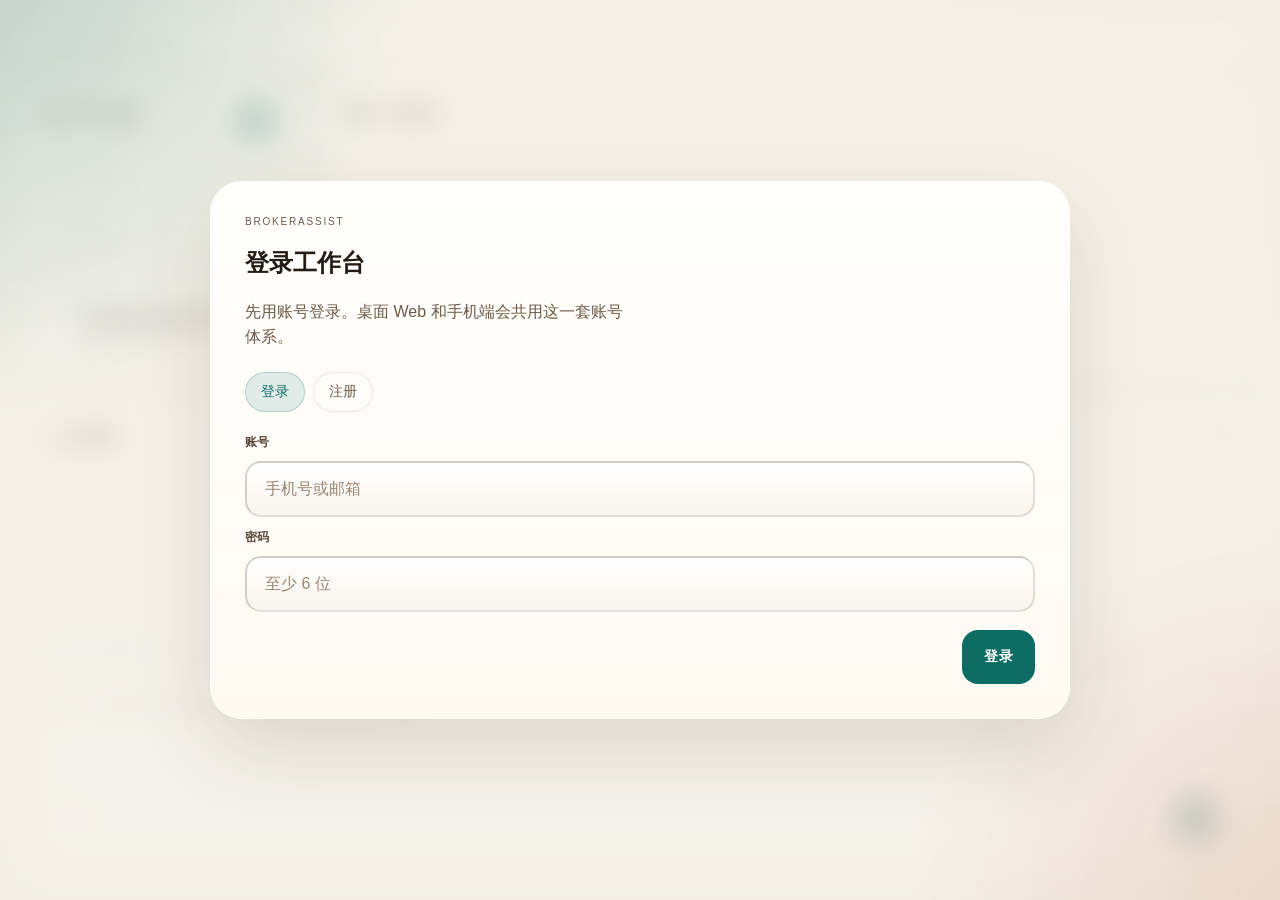
==== commit a1e7543a: "feat: 安全加固与AI服务优化 - 安全：媒体文件静态访问限制（仅record_images目录），   CORS credentials可配置，.gitignore添加 - AI服务：多模态分析" ====
--- a/web/index.html
+++ b/web/index.html
@@ -287,12 +287,12 @@
           <button id="show-register" type="button" class="button button-ghost">注册</button>
         </div>
 
-        <form id="login-form" class="stack-form">
-          <label>
+        <form id="login-form" class="stack-form auth-form">
+          <label class="auth-field">
             <span>账号</span>
             <input id="login-account" name="account" type="text" placeholder="手机号或邮箱" required />
           </label>
-          <label>
+          <label class="auth-field">
             <span>密码</span>
             <input id="login-password" name="password" type="password" placeholder="至少 6 位" required />
           </label>
@@ -301,16 +301,16 @@
           </div>
         </form>
 
-        <form id="register-form" class="stack-form hidden">
-          <label>
+        <form id="register-form" class="stack-form auth-form hidden">
+          <label class="auth-field">
             <span>昵称</span>
             <input id="register-name" name="name" type="text" placeholder="可选" />
           </label>
-          <label>
+          <label class="auth-field">
             <span>账号</span>
             <input id="register-account" name="account" type="text" placeholder="手机号或邮箱" required />
           </label>
-          <label>
+          <label class="auth-field">
             <span>密码</span>
             <input id="register-password" name="password" type="password" placeholder="至少 6 位" required />
           </label>
@@ -336,7 +336,7 @@
           <input
             id="api-base-url"
             type="text"
-            placeholder="http://127.0.0.1:8001/api/v1"
+            placeholder="https://你的域名/api/v1 或 http://服务器IP/api/v1"
           />
         </label>
 
--- a/web/styles.css
+++ b/web/styles.css
@@ -493,24 +493,30 @@
   display: grid;
   place-items: center;
   padding: 24px;
-  background: rgba(243, 239, 231, 0.82);
+  background:
+    radial-gradient(circle at top left, rgba(13, 108, 99, 0.18), transparent 26%),
+    radial-gradient(circle at bottom right, rgba(191, 93, 54, 0.16), transparent 24%),
+    rgba(243, 239, 231, 0.82);
   backdrop-filter: blur(14px);
 }
 
 .auth-card {
-  width: min(460px, 100%);
-  display: grid;
-  gap: 18px;
-  padding: 28px;
-  border-radius: 28px;
+  width: min(860px, 100%);
+  display: grid;
+  gap: 22px;
+  padding: 34px;
+  border-radius: 32px;
   border: 1px solid rgba(255, 255, 255, 0.72);
-  background: rgba(255, 251, 245, 0.95);
-  box-shadow: var(--shadow);
+  background:
+    linear-gradient(180deg, rgba(255, 255, 255, 0.92), rgba(255, 249, 241, 0.96)),
+    rgba(255, 251, 245, 0.95);
+  box-shadow: 0 28px 80px rgba(56, 39, 24, 0.14);
 }
 
 .auth-copy {
   margin: 8px 0 0;
   line-height: 1.6;
+  max-width: 44ch;
 }
 
 .auth-switch {
@@ -522,6 +528,60 @@
   background: rgba(13, 108, 99, 0.12);
   border-color: rgba(13, 108, 99, 0.22);
   color: var(--brand);
+}
+
+.auth-form {
+  gap: 14px;
+  width: 100%;
+}
+
+.auth-field {
+  display: grid;
+  gap: 10px;
+  width: 100%;
+}
+
+.auth-field span {
+  font-size: 12px;
+  font-weight: 600;
+  letter-spacing: 0.04em;
+  color: #5a483a;
+}
+
+.auth-form input {
+  width: 100%;
+  min-height: 56px;
+  padding: 15px 18px;
+  border-radius: 16px;
+  border-color: rgba(99, 78, 52, 0.18);
+  background: linear-gradient(180deg, rgba(255, 255, 255, 0.98), rgba(249, 244, 237, 0.96));
+  box-shadow: inset 0 1px 0 rgba(255, 255, 255, 0.72);
+  font-size: 16px;
+  color: var(--text);
+}
+
+.auth-form input::placeholder {
+  color: #9a8673;
+}
+
+.auth-form input:focus {
+  border-color: rgba(13, 108, 99, 0.48);
+  box-shadow:
+    0 0 0 4px rgba(13, 108, 99, 0.12),
+    inset 0 1px 0 rgba(255, 255, 255, 0.9);
+  background: rgba(255, 255, 255, 0.99);
+}
+
+.auth-form .form-actions {
+  margin-top: 6px;
+}
+
+.auth-form .button-primary {
+  min-height: 54px;
+  padding-inline: 22px;
+  border-radius: 16px;
+  font-weight: 700;
+  letter-spacing: 0.02em;
 }
 
 .panel {
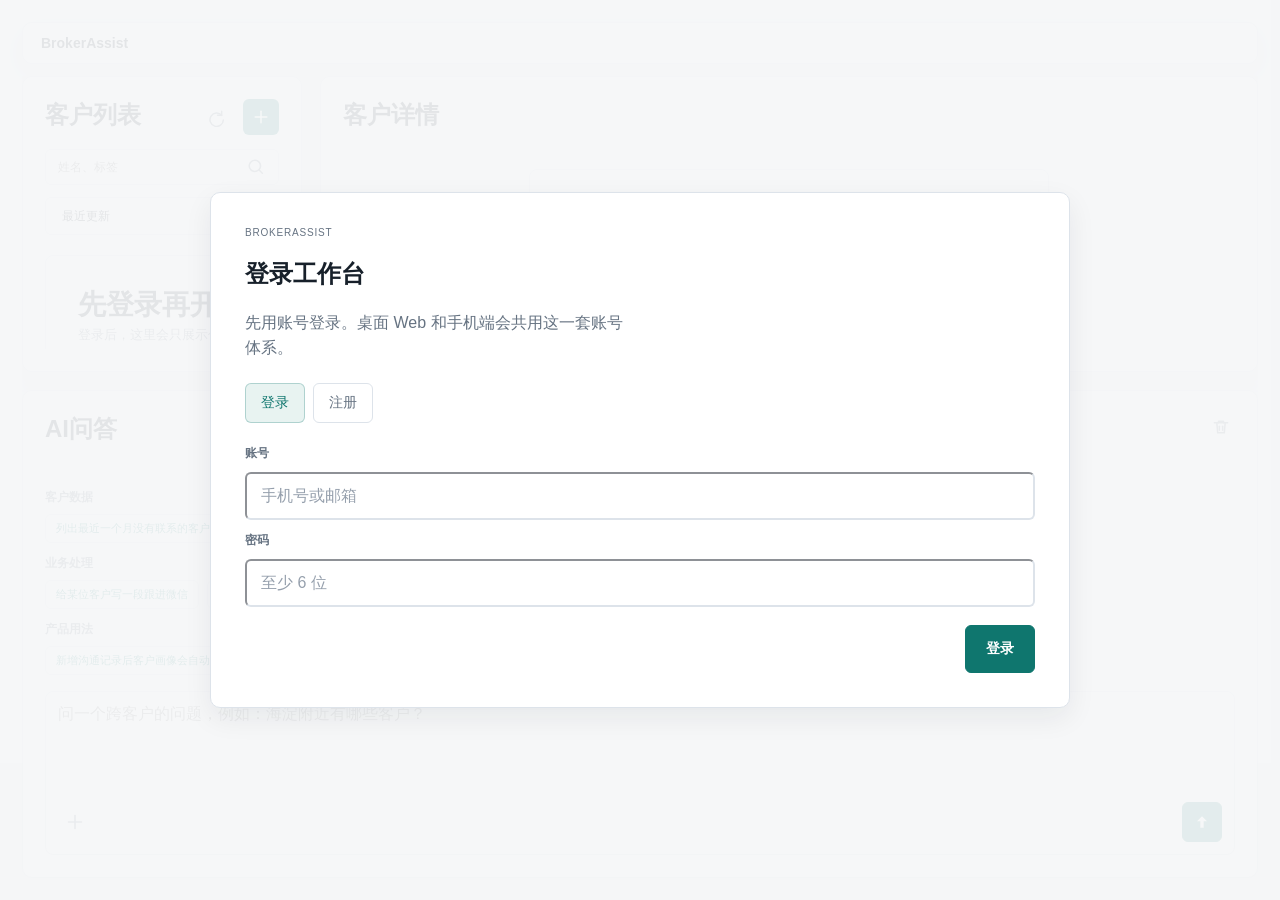
==== commit 6e49c957: "Refine CRM customer experience" ====
--- a/web/index.html
+++ b/web/index.html
@@ -22,6 +22,9 @@
                   <path d="M19.14 12.94a7.55 7.55 0 0 0 .05-.94a7.55 7.55 0 0 0-.05-.94l2.03-1.58a.5.5 0 0 0 .12-.64l-1.92-3.32a.5.5 0 0 0-.6-.22l-2.39.96a7.13 7.13 0 0 0-1.63-.94l-.36-2.54a.5.5 0 0 0-.49-.42h-3.84a.5.5 0 0 0-.49.42l-.36 2.54c-.58.22-1.12.53-1.63.94l-2.39-.96a.5.5 0 0 0-.6.22L2.71 8.84a.5.5 0 0 0 .12.64l2.03 1.58a7.55 7.55 0 0 0-.05.94c0 .32.02.63.05.94l-2.03 1.58a.5.5 0 0 0-.12.64l1.92 3.32a.5.5 0 0 0 .6.22l2.39-.96c.5.4 1.05.72 1.63.94l.36 2.54a.5.5 0 0 0 .49.42h3.84a.5.5 0 0 0 .49-.42l.36-2.54c.58-.22 1.12-.53 1.63-.94l2.39.96a.5.5 0 0 0 .6-.22l1.92-3.32a.5.5 0 0 0-.12-.64zM12 15.5A3.5 3.5 0 1 1 12 8.5a3.5 3.5 0 0 1 0 7" />
                 </svg>
               </button>
+              <input id="import-customers-file" class="hidden-file-input" type="file" accept=".xlsx,application/vnd.openxmlformats-officedocument.spreadsheetml.sheet" />
+              <button id="import-customers" type="button" class="button button-secondary">导入客户 Excel</button>
+              <button id="export-customers" type="button" class="button button-secondary">导出客户 Excel</button>
               <button id="logout-button" type="button" class="button button-ghost">退出登录</button>
             </div>
           </div>
@@ -239,11 +242,6 @@
           <div id="global-chat-log" class="chat-log"></div>
 
           <div id="global-suggestions" class="suggestions suggestions-bottom">
-            <button class="suggestion-chip" data-question="请列出当前所有客户。">请列出当前所有客户。</button>
-            <button class="suggestion-chip" data-question="哪些客户已经两个月没有联系了？">哪些客户已经两个月没有联系了？</button>
-            <button class="suggestion-chip" data-question="请推荐当前优先级最高的三位客户。">请推荐当前优先级最高的三位客户。</button>
-            <button class="suggestion-chip" data-question="海淀区有哪些客户？">海淀区有哪些客户？</button>
-            <button class="suggestion-chip" data-question="请帮我找出最近最值得约见的三位客户。">请帮我找出最近最值得约见的三位客户。</button>
           </div>
 
           <form id="global-chat-form" class="stack-form docked-form ai-composer">
@@ -373,6 +371,14 @@
           </select>
         </label>
         <label>
+          <span>年龄</span>
+          <input id="create-age" name="age" type="number" min="0" max="120" />
+        </label>
+        <label>
+          <span>生日</span>
+          <input id="create-birthday" name="birthday" type="date" />
+        </label>
+        <label>
           <span>地址</span>
           <input id="create-location" name="location" type="text" placeholder="如：西二旗、回龙观、望京SOHO" />
           <small class="field-hint">填写客户常用的地址或地点，系统将自动识别所属区域。</small>
@@ -478,6 +484,14 @@
           </select>
         </label>
         <label>
+          <span>年龄</span>
+          <input id="edit-customer-age" name="age" type="number" min="0" max="120" />
+        </label>
+        <label>
+          <span>生日</span>
+          <input id="edit-customer-birthday" name="birthday" type="date" />
+        </label>
+        <label>
           <span>地址</span>
           <input id="edit-customer-location" name="location" type="text" />
         </label>
--- a/web/styles.css
+++ b/web/styles.css
@@ -1,21 +1,23 @@
 :root {
-  --bg: #f3efe7;
-  --panel: rgba(255, 251, 245, 0.86);
-  --panel-strong: #fffdf8;
-  --line: rgba(99, 78, 52, 0.14);
-  --text: #241b14;
-  --muted: #6d5a48;
-  --brand: #0d6c63;
-  --brand-soft: #d7efe8;
-  --accent: #bf5d36;
-  --accent-soft: #f6e2d6;
-  --gold: #a67c1f;
-  --shadow: 0 20px 60px rgba(56, 39, 24, 0.08);
-  --radius-xl: 28px;
-  --radius-lg: 20px;
-  --radius-md: 14px;
-  --font-sans: "Avenir Next", "PingFang SC", "Hiragino Sans GB", "Microsoft YaHei", sans-serif;
-  --font-display: "Iowan Old Style", "Times New Roman", "Songti SC", serif;
+  --bg: #f6f7f8;
+  --panel: #ffffff;
+  --panel-strong: #ffffff;
+  --panel-subtle: #f9fafb;
+  --line: #dde3ea;
+  --line-strong: #c9d2dc;
+  --text: #17202a;
+  --muted: #667382;
+  --brand: #0f766e;
+  --brand-soft: #e8f3f1;
+  --accent: #b54708;
+  --accent-soft: #fff3e8;
+  --gold: #8a6500;
+  --shadow: 0 10px 28px rgba(20, 31, 46, 0.07);
+  --radius-xl: 10px;
+  --radius-lg: 8px;
+  --radius-md: 6px;
+  --font-sans: "Inter", "Avenir Next", "PingFang SC", "Hiragino Sans GB", "Microsoft YaHei", sans-serif;
+  --font-display: var(--font-sans);
 }
 
 * {
@@ -26,10 +28,7 @@
 body {
   margin: 0;
   min-height: 100%;
-  background:
-    radial-gradient(circle at top left, rgba(13, 108, 99, 0.16), transparent 28%),
-    radial-gradient(circle at top right, rgba(191, 93, 54, 0.14), transparent 24%),
-    linear-gradient(180deg, #f8f3eb 0%, var(--bg) 100%);
+  background: var(--bg);
   color: var(--text);
   font-family: var(--font-sans);
 }
@@ -59,9 +58,8 @@
 .topbar,
 .panel,
 .dialog-form {
-  backdrop-filter: blur(18px);
   background: var(--panel);
-  border: 1px solid rgba(255, 255, 255, 0.55);
+  border: 1px solid var(--line);
   box-shadow: var(--shadow);
 }
 
@@ -82,7 +80,7 @@
 .empty-state h3 {
   margin: 0;
   font-family: var(--font-display);
-  letter-spacing: -0.02em;
+  letter-spacing: 0;
 }
 
 .topbar-actions {
@@ -96,10 +94,9 @@
 
 .topbar-brand {
   font-size: 14px;
-  font-weight: 600;
-  letter-spacing: 0.14em;
-  text-transform: uppercase;
-  color: var(--muted);
+  font-weight: 700;
+  letter-spacing: 0;
+  color: var(--text);
   white-space: nowrap;
 }
 
@@ -135,7 +132,7 @@
 .card-kicker {
   margin: 0 0 6px;
   text-transform: uppercase;
-  letter-spacing: 0.18em;
+  letter-spacing: 0.08em;
   font-size: 10px;
   color: var(--muted);
 }
@@ -156,6 +153,8 @@
   display: flex;
   align-items: center;
   gap: 10px;
+  flex-wrap: wrap;
+  justify-content: flex-end;
 }
 
 .icon-button {
@@ -194,10 +193,10 @@
 }
 
 .icon-button-brand {
-  width: 44px;
-  height: 44px;
+  width: 36px;
+  height: 36px;
   padding: 0;
-  border-radius: 999px;
+  border-radius: var(--radius-md);
   background: var(--brand);
   color: white;
 }
@@ -237,15 +236,15 @@
   display: grid;
   gap: 10px;
   padding: 14px;
-  border-radius: 16px;
-  border: 1px dashed rgba(13, 108, 99, 0.24);
-  background: rgba(13, 108, 99, 0.05);
+  border-radius: var(--radius-lg);
+  border: 1px dashed var(--line-strong);
+  background: var(--panel-subtle);
   transition: background 160ms ease, border-color 160ms ease, transform 160ms ease;
 }
 
 .record-dropzone.dragging {
-  background: rgba(13, 108, 99, 0.12);
-  border-color: rgba(13, 108, 99, 0.46);
+  background: var(--brand-soft);
+  border-color: var(--brand);
   transform: translateY(-1px);
 }
 
@@ -267,11 +266,11 @@
 .image-add-button {
   width: 36px;
   height: 36px;
-  border-radius: 999px;
-  border: 1px solid rgba(13, 108, 99, 0.18);
-  background: rgba(13, 108, 99, 0.1);
+  border-radius: var(--radius-md);
+  border: 1px solid var(--line);
+  background: var(--brand-soft);
   color: var(--brand);
-  font-size: 24px;
+  font-size: 22px;
   line-height: 1;
   cursor: pointer;
 }
@@ -305,10 +304,10 @@
 .record-image-link {
   width: 88px;
   height: 88px;
-  border-radius: 14px;
+  border-radius: var(--radius-md);
   overflow: hidden;
   border: 1px solid var(--line);
-  background: rgba(255, 255, 255, 0.74);
+  background: var(--panel-subtle);
 }
 
 .image-preview-item img,
@@ -323,6 +322,16 @@
   position: relative;
 }
 
+.image-preview-thumb {
+  width: 100%;
+  height: 100%;
+  display: block;
+  padding: 0;
+  border: 0;
+  background: transparent;
+  cursor: zoom-in;
+}
+
 .record-image-link {
   display: inline-block;
 }
@@ -332,9 +341,9 @@
   height: 88px;
   padding: 0;
   border: 1px solid var(--line);
-  border-radius: 14px;
+  border-radius: var(--radius-md);
   overflow: hidden;
-  background: rgba(255, 255, 255, 0.74);
+  background: var(--panel-subtle);
 }
 
 .record-image-analyze {
@@ -345,9 +354,9 @@
 
 .record-image-analysis {
   padding: 8px 10px;
-  border: 1px solid rgba(13, 108, 99, 0.1);
-  border-radius: 12px;
-  background: rgba(13, 108, 99, 0.06);
+  border: 1px solid var(--line);
+  border-radius: var(--radius-md);
+  background: var(--panel-subtle);
   color: var(--muted);
   font-size: 11px;
   line-height: 1.6;
@@ -410,6 +419,13 @@
   overflow-wrap: anywhere;
 }
 
+.record-image-analysis.collapsed .record-image-analysis-body {
+  display: -webkit-box;
+  -webkit-line-clamp: 6;
+  -webkit-box-orient: vertical;
+  overflow: hidden;
+}
+
 .record-image-analysis-body p {
   margin: 0 0 10px;
 }
@@ -423,9 +439,9 @@
   overflow-x: auto;
   overflow-y: hidden;
   margin: 6px 0;
-  border-radius: 10px;
-  border: 1px solid rgba(13, 108, 99, 0.1);
-  background: rgba(255, 255, 255, 0.7);
+  border-radius: var(--radius-md);
+  border: 1px solid var(--line);
+  background: var(--panel);
   -webkit-overflow-scrolling: touch;
 }
 
@@ -441,7 +457,7 @@
   padding: 8px 10px;
   text-align: left;
   vertical-align: top;
-  border-bottom: 1px solid rgba(13, 108, 99, 0.08);
+  border-bottom: 1px solid var(--line);
   color: var(--muted);
   font-size: 11px;
   line-height: 1.5;
@@ -450,7 +466,7 @@
 
 .rich-table th {
   color: var(--text);
-  background: rgba(13, 108, 99, 0.06);
+  background: var(--panel-subtle);
   font-weight: 600;
 }
 
@@ -465,11 +481,20 @@
 textarea {
   width: 100%;
   border: 1px solid var(--line);
-  background: rgba(255, 255, 255, 0.72);
-  border-radius: 12px;
-  padding: 12px 14px;
+  background: var(--panel);
+  border-radius: var(--radius-md);
+  padding: 10px 12px;
   color: var(--text);
   outline: none;
+}
+
+.api-config input:focus,
+.search-field input:focus,
+.sort-field select:focus,
+.dialog-form input:focus,
+textarea:focus {
+  border-color: var(--brand);
+  box-shadow: 0 0 0 3px rgba(15, 118, 110, 0.12);
 }
 
 .api-config input {
@@ -493,11 +518,7 @@
   display: grid;
   place-items: center;
   padding: 24px;
-  background:
-    radial-gradient(circle at top left, rgba(13, 108, 99, 0.18), transparent 26%),
-    radial-gradient(circle at bottom right, rgba(191, 93, 54, 0.16), transparent 24%),
-    rgba(243, 239, 231, 0.82);
-  backdrop-filter: blur(14px);
+  background: rgba(246, 247, 248, 0.92);
 }
 
 .auth-card {
@@ -505,12 +526,10 @@
   display: grid;
   gap: 22px;
   padding: 34px;
-  border-radius: 32px;
-  border: 1px solid rgba(255, 255, 255, 0.72);
-  background:
-    linear-gradient(180deg, rgba(255, 255, 255, 0.92), rgba(255, 249, 241, 0.96)),
-    rgba(255, 251, 245, 0.95);
-  box-shadow: 0 28px 80px rgba(56, 39, 24, 0.14);
+  border-radius: var(--radius-xl);
+  border: 1px solid var(--line);
+  background: var(--panel);
+  box-shadow: var(--shadow);
 }
 
 .auth-copy {
@@ -525,8 +544,8 @@
 }
 
 .auth-switch .button.active {
-  background: rgba(13, 108, 99, 0.12);
-  border-color: rgba(13, 108, 99, 0.22);
+  background: var(--brand-soft);
+  border-color: rgba(15, 118, 110, 0.26);
   color: var(--brand);
 }
 
@@ -544,32 +563,29 @@
 .auth-field span {
   font-size: 12px;
   font-weight: 600;
-  letter-spacing: 0.04em;
-  color: #5a483a;
+  letter-spacing: 0;
+  color: var(--muted);
 }
 
 .auth-form input {
   width: 100%;
-  min-height: 56px;
-  padding: 15px 18px;
-  border-radius: 16px;
-  border-color: rgba(99, 78, 52, 0.18);
-  background: linear-gradient(180deg, rgba(255, 255, 255, 0.98), rgba(249, 244, 237, 0.96));
-  box-shadow: inset 0 1px 0 rgba(255, 255, 255, 0.72);
+  min-height: 48px;
+  padding: 12px 14px;
+  border-radius: var(--radius-md);
+  border-color: var(--line);
+  background: var(--panel);
   font-size: 16px;
   color: var(--text);
 }
 
 .auth-form input::placeholder {
-  color: #9a8673;
+  color: #96a0ad;
 }
 
 .auth-form input:focus {
-  border-color: rgba(13, 108, 99, 0.48);
-  box-shadow:
-    0 0 0 4px rgba(13, 108, 99, 0.12),
-    inset 0 1px 0 rgba(255, 255, 255, 0.9);
-  background: rgba(255, 255, 255, 0.99);
+  border-color: var(--brand);
+  box-shadow: 0 0 0 3px rgba(15, 118, 110, 0.12);
+  background: var(--panel);
 }
 
 .auth-form .form-actions {
@@ -577,11 +593,11 @@
 }
 
 .auth-form .button-primary {
-  min-height: 54px;
-  padding-inline: 22px;
-  border-radius: 16px;
+  min-height: 48px;
+  padding-inline: 20px;
+  border-radius: var(--radius-md);
   font-weight: 700;
-  letter-spacing: 0.02em;
+  letter-spacing: 0;
 }
 
 .panel {
@@ -677,21 +693,20 @@
 .hero-card,
 .empty-state {
   border: 1px solid var(--line);
-  background: rgba(255, 255, 255, 0.58);
+  background: var(--panel);
   border-radius: var(--radius-lg);
 }
 
 .customer-item {
-  padding: 16px;
+  padding: 14px;
   cursor: pointer;
-  transition: transform 160ms ease, border-color 160ms ease, background 160ms ease;
+  transition: border-color 160ms ease, background 160ms ease;
 }
 
 .customer-item:hover,
 .customer-item.active {
-  transform: translateY(-1px);
-  border-color: rgba(13, 108, 99, 0.4);
-  background: rgba(255, 255, 255, 0.9);
+  border-color: var(--brand);
+  background: var(--brand-soft);
 }
 
 .customer-item h3,
@@ -732,12 +747,10 @@
 
 .hero-card {
   margin-top: 8px;
-  padding: 24px;
+  padding: 20px;
   display: grid;
   gap: 16px;
-  background:
-    linear-gradient(135deg, rgba(13, 108, 99, 0.12), rgba(255, 255, 255, 0.72)),
-    rgba(255, 255, 255, 0.72);
+  background: var(--panel);
 }
 
 .hero-top {
@@ -773,9 +786,9 @@
   width: 104px;
   height: 132px;
   flex: 0 0 104px;
-  border-radius: 22px;
-  border: 1px dashed rgba(99, 78, 52, 0.24);
-  background: rgba(255, 255, 255, 0.5);
+  border-radius: var(--radius-lg);
+  border: 1px dashed var(--line-strong);
+  background: var(--panel-subtle);
   color: var(--muted);
   font-size: 13px;
   display: flex;
@@ -796,13 +809,11 @@
 }
 
 .content-card {
-  padding: 20px;
+  padding: 18px;
 }
 
 .accent-card {
-  background:
-    linear-gradient(180deg, rgba(246, 226, 214, 0.66), rgba(255, 255, 255, 0.75)),
-    rgba(255, 255, 255, 0.75);
+  background: var(--panel);
 }
 
 .customer-delete-button {
@@ -817,27 +828,27 @@
 }
 
 .section-nav-chip {
-  border: 1px solid rgba(109, 90, 72, 0.12);
-  border-radius: 12px;
+  border: 1px solid var(--line);
+  border-radius: var(--radius-md);
   padding: 8px 12px;
-  background: rgba(255, 255, 255, 0.9);
+  background: var(--panel);
   color: var(--muted);
   font-size: 11px;
   font-weight: 600;
-  letter-spacing: 0.02em;
+  letter-spacing: 0;
   cursor: pointer;
 }
 
 .section-nav-chip.active {
-  background: rgba(36, 27, 20, 0.9);
+  background: var(--text);
   color: white;
-  border-color: rgba(36, 27, 20, 0.9);
+  border-color: var(--text);
 }
 
 .tag,
 .status-pill,
 .suggestion-chip {
-  border-radius: 999px;
+  border-radius: var(--radius-md);
   padding: 6px 10px;
   font-size: 11px;
   border: 1px solid transparent;
@@ -849,18 +860,18 @@
 }
 
 .status-pill {
-  background: rgba(166, 124, 31, 0.12);
+  background: #fff8e1;
   color: var(--gold);
-  border-color: rgba(166, 124, 31, 0.16);
+  border-color: #f0df9b;
 }
 
 .status-pill.ready {
-  background: rgba(13, 108, 99, 0.12);
+  background: var(--brand-soft);
   color: var(--brand);
 }
 
 .status-pill.failed {
-  background: rgba(191, 93, 54, 0.14);
+  background: #fff1f0;
   color: var(--accent);
 }
 
@@ -878,7 +889,7 @@
 }
 
 .record-item {
-  padding: 18px;
+  padding: 16px;
 }
 
 .record-item .record-image-list {
@@ -940,9 +951,9 @@
 }
 
 .button-outline-danger {
-  background: rgba(191, 93, 54, 0.08);
+  background: #fff1f0;
   color: var(--accent);
-  border: 1px solid rgba(191, 93, 54, 0.18);
+  border: 1px solid #f2c5bc;
 }
 
 .existing-record-images-wrap {
@@ -960,7 +971,7 @@
   top: 6px;
   width: 22px;
   height: 22px;
-  border-radius: 999px;
+  border-radius: var(--radius-md);
   border: 0;
   background: rgba(36, 27, 20, 0.78);
   color: white;
@@ -969,7 +980,7 @@
 }
 
 .selected-image-chip {
-  background: rgba(13, 108, 99, 0.78);
+  background: rgba(15, 118, 110, 0.86);
 }
 
 .record-item time,
@@ -981,7 +992,7 @@
 }
 
 .record-image-meta {
-  color: rgba(109, 90, 72, 0.7);
+  color: var(--muted);
   font-size: 10px;
   margin-top: 4px;
 }
@@ -999,10 +1010,28 @@
   margin-top: 12px;
 }
 
+.suggestion-group {
+  width: 100%;
+  display: grid;
+  gap: 8px;
+}
+
+.suggestion-group-title {
+  color: var(--muted);
+  font-size: 12px;
+  font-weight: 700;
+}
+
+.suggestion-group-list {
+  display: flex;
+  flex-wrap: wrap;
+  gap: 8px;
+}
+
 .suggestion-chip {
-  background: rgba(255, 255, 255, 0.72);
+  background: var(--panel);
   color: var(--brand);
-  border-color: rgba(13, 108, 99, 0.16);
+  border-color: var(--line);
   cursor: pointer;
 }
 
@@ -1014,16 +1043,23 @@
 }
 
 .chat-message {
-  padding: 16px;
+  padding: 14px;
+}
+
+.chat-followup-actions {
+  display: flex;
+  flex-wrap: wrap;
+  gap: 8px;
+  margin-top: 12px;
 }
 
 .chat-message.user {
-  background: rgba(13, 108, 99, 0.12);
-  border-color: rgba(13, 108, 99, 0.18);
+  background: var(--brand-soft);
+  border-color: rgba(15, 118, 110, 0.2);
 }
 
 .chat-message.assistant {
-  background: rgba(255, 255, 255, 0.76);
+  background: var(--panel);
 }
 
 .chat-message header {
@@ -1049,11 +1085,11 @@
 .customer-link {
   color: var(--brand);
   text-decoration: none;
-  border-bottom: 1px solid rgba(13, 108, 99, 0.24);
+  border-bottom: 1px solid rgba(15, 118, 110, 0.28);
 }
 
 .customer-link:hover {
-  border-color: rgba(13, 108, 99, 0.48);
+  border-color: var(--brand);
 }
 
 .stack-form {
@@ -1068,10 +1104,10 @@
 
 .ai-composer {
   gap: 10px;
-  padding: 14px 14px 12px;
+  padding: 12px;
   border: 1px solid var(--line);
-  border-radius: 24px;
-  background: rgba(255, 255, 255, 0.76);
+  border-radius: var(--radius-lg);
+  background: var(--panel);
 }
 
 .ai-composer textarea {
@@ -1100,8 +1136,8 @@
   max-width: 100%;
   padding: 7px 12px;
   border: 1px solid var(--line);
-  border-radius: 999px;
-  background: rgba(255, 255, 255, 0.84);
+  border-radius: var(--radius-md);
+  background: var(--panel-subtle);
   color: var(--text);
   font-size: 12px;
 }
@@ -1117,8 +1153,8 @@
   width: 18px;
   height: 18px;
   border: 0;
-  border-radius: 999px;
-  background: rgba(36, 27, 20, 0.08);
+  border-radius: var(--radius-md);
+  background: #edf1f5;
   color: var(--muted);
   display: inline-flex;
   align-items: center;
@@ -1145,7 +1181,7 @@
   width: 34px;
   height: 34px;
   border: 0;
-  border-radius: 999px;
+  border-radius: var(--radius-md);
   background: transparent;
   color: var(--muted);
   display: inline-flex;
@@ -1169,16 +1205,16 @@
 }
 
 .button {
-  border: 0;
-  border-radius: 999px;
+  border: 1px solid transparent;
+  border-radius: var(--radius-md);
   padding: 10px 15px;
   font-size: 14px;
   cursor: pointer;
-  transition: transform 160ms ease, opacity 160ms ease;
+  transition: background 160ms ease, border-color 160ms ease, opacity 160ms ease;
 }
 
 .button:hover {
-  transform: translateY(-1px);
+  opacity: 0.92;
 }
 
 .button:disabled,
@@ -1191,21 +1227,22 @@
 
 .button-primary {
   background: var(--brand);
+  border-color: var(--brand);
   color: white;
 }
 
 .send-fab {
-  width: 48px;
-  height: 48px;
-  border: 0;
-  border-radius: 999px;
+  width: 40px;
+  height: 40px;
+  border: 1px solid var(--brand);
+  border-radius: var(--radius-md);
   background: var(--brand);
   display: inline-flex;
   align-items: center;
   justify-content: center;
   cursor: pointer;
-  box-shadow: 0 12px 24px rgba(13, 108, 99, 0.24);
-  transition: transform 160ms ease, box-shadow 160ms ease, opacity 160ms ease;
+  box-shadow: none;
+  transition: opacity 160ms ease;
 }
 
 .composer-send {
@@ -1213,8 +1250,7 @@
 }
 
 .send-fab:hover {
-  transform: translateY(-1px);
-  box-shadow: 0 16px 28px rgba(13, 108, 99, 0.3);
+  opacity: 0.92;
 }
 
 .send-fab svg {
@@ -1224,18 +1260,20 @@
 }
 
 .button-secondary {
-  background: var(--accent-soft);
-  color: var(--accent);
+  background: var(--brand-soft);
+  color: var(--brand);
+  border-color: rgba(15, 118, 110, 0.22);
 }
 
 .button-ghost {
-  background: rgba(255, 255, 255, 0.64);
+  background: var(--panel);
   color: var(--muted);
   border: 1px solid var(--line);
 }
 
 .button-danger {
   background: var(--accent);
+  border-color: var(--accent);
   color: white;
 }
 
@@ -1261,14 +1299,13 @@
 }
 
 .dialog::backdrop {
-  background: rgba(31, 22, 17, 0.35);
-  backdrop-filter: blur(3px);
+  background: rgba(23, 32, 42, 0.32);
 }
 
 .dialog-form {
   width: min(460px, calc(100vw - 32px));
   max-height: calc(100vh - 32px);
-  border-radius: 26px;
+  border-radius: var(--radius-xl);
   padding: 22px;
   display: grid;
   gap: 14px;
@@ -1285,9 +1322,9 @@
   display: grid;
   gap: 14px;
   padding: 16px;
-  border-radius: 28px;
-  backdrop-filter: blur(18px);
-  background: rgba(255, 251, 245, 0.92);
+  border-radius: var(--radius-xl);
+  border: 1px solid var(--line);
+  background: var(--panel);
   box-shadow: var(--shadow);
 }
 
@@ -1298,9 +1335,9 @@
 .image-preview-shell img {
   max-width: min(88vw, 1120px);
   max-height: calc(88vh - 96px);
-  border-radius: 20px;
+  border-radius: var(--radius-lg);
   object-fit: contain;
-  background: rgba(255, 255, 255, 0.88);
+  background: var(--panel-subtle);
 }
 
 .toast {
@@ -1310,8 +1347,8 @@
   min-width: 240px;
   max-width: 420px;
   padding: 14px 16px;
-  border-radius: 14px;
-  background: rgba(36, 27, 20, 0.92);
+  border-radius: var(--radius-lg);
+  background: rgba(23, 32, 42, 0.94);
   color: white;
   box-shadow: var(--shadow);
 }
@@ -1365,14 +1402,52 @@
     padding: 14px;
   }
 
-  .topbar,
-  .workspace {
+  .app-shell {
+    height: auto;
+    min-height: calc(100vh - 28px);
+  }
+
+  .topbar {
     display: flex;
     flex-direction: column;
-  }
-
-  .topbar {
     align-items: stretch;
+  }
+
+  .workspace {
+    height: auto;
+    min-height: 0;
+    overflow: visible;
+    display: grid;
+    grid-template-columns: 1fr;
+  }
+
+  .panel {
+    height: auto;
+    overflow: visible;
+  }
+
+  .sidebar,
+  .main-panel,
+  .side-panel {
+    min-height: 0;
+  }
+
+  .customer-list {
+    max-height: 42vh;
+  }
+
+  .detail-content,
+  .record-list,
+  .chat-log {
+    overflow: visible;
+  }
+
+  .side-panel {
+    min-height: 560px;
+  }
+
+  .side-panel .chat-log {
+    min-height: 280px;
   }
 
   .topbar-actions,
@@ -1384,6 +1459,10 @@
     min-width: 0;
     flex: 1 1 auto;
     flex-wrap: wrap;
+  }
+
+  .auth-actions {
+    justify-content: flex-start;
   }
 
   .api-config input {
@@ -1411,3 +1490,129 @@
     white-space: normal;
   }
 }
+
+@media (max-width: 720px) {
+  body {
+    padding: 10px;
+  }
+
+  .app-shell {
+    gap: 10px;
+  }
+
+  .topbar,
+  .panel {
+    border-radius: var(--radius-xl);
+    padding: 16px;
+  }
+
+  .auth-status,
+  .auth-identity,
+  .auth-actions {
+    align-items: flex-start;
+    flex-direction: column;
+  }
+
+  .auth-actions {
+    width: 100%;
+  }
+
+  .auth-actions .button {
+    width: 100%;
+  }
+
+  .panel-header,
+  .card-head {
+    gap: 10px;
+  }
+
+  .sidebar-controls {
+    margin-bottom: 12px;
+  }
+
+  .customer-list {
+    max-height: none;
+  }
+
+  .detail-section-nav {
+    justify-content: flex-start;
+    overflow-x: auto;
+    flex-wrap: nowrap;
+    padding-bottom: 4px;
+  }
+
+  .section-nav-chip {
+    flex: 0 0 auto;
+  }
+
+  .hero-card,
+  .content-card,
+  .record-item,
+  .chat-message,
+  .empty-state {
+    border-radius: var(--radius-lg);
+  }
+
+  .hero-card,
+  .content-card {
+    padding: 16px;
+  }
+
+  .hero-copy {
+    gap: 14px;
+  }
+
+  .hero-avatar {
+    width: 68px;
+    height: 84px;
+    flex-basis: 68px;
+    border-radius: var(--radius-lg);
+  }
+
+  .hero-copy h3 {
+    font-size: 22px;
+  }
+
+  .record-image-card {
+    grid-template-columns: 1fr;
+  }
+
+  .record-image-actions {
+    flex-direction: column;
+  }
+
+  .record-image-button,
+  .image-preview-item,
+  .record-image-link {
+    width: 100%;
+    height: auto;
+    aspect-ratio: 4 / 3;
+  }
+
+  .chat-message-actions,
+  .chat-followup-actions {
+    justify-content: flex-start;
+  }
+
+  .suggestion-group-list {
+    flex-direction: column;
+  }
+
+  .suggestion-chip {
+    text-align: left;
+  }
+
+  .dialog-form {
+    width: calc(100vw - 20px);
+    max-height: calc(100vh - 20px);
+    border-radius: var(--radius-xl);
+  }
+
+  .toast {
+    right: 10px;
+    bottom: 10px;
+    left: 10px;
+    min-width: 0;
+    max-width: none;
+  }
+}
